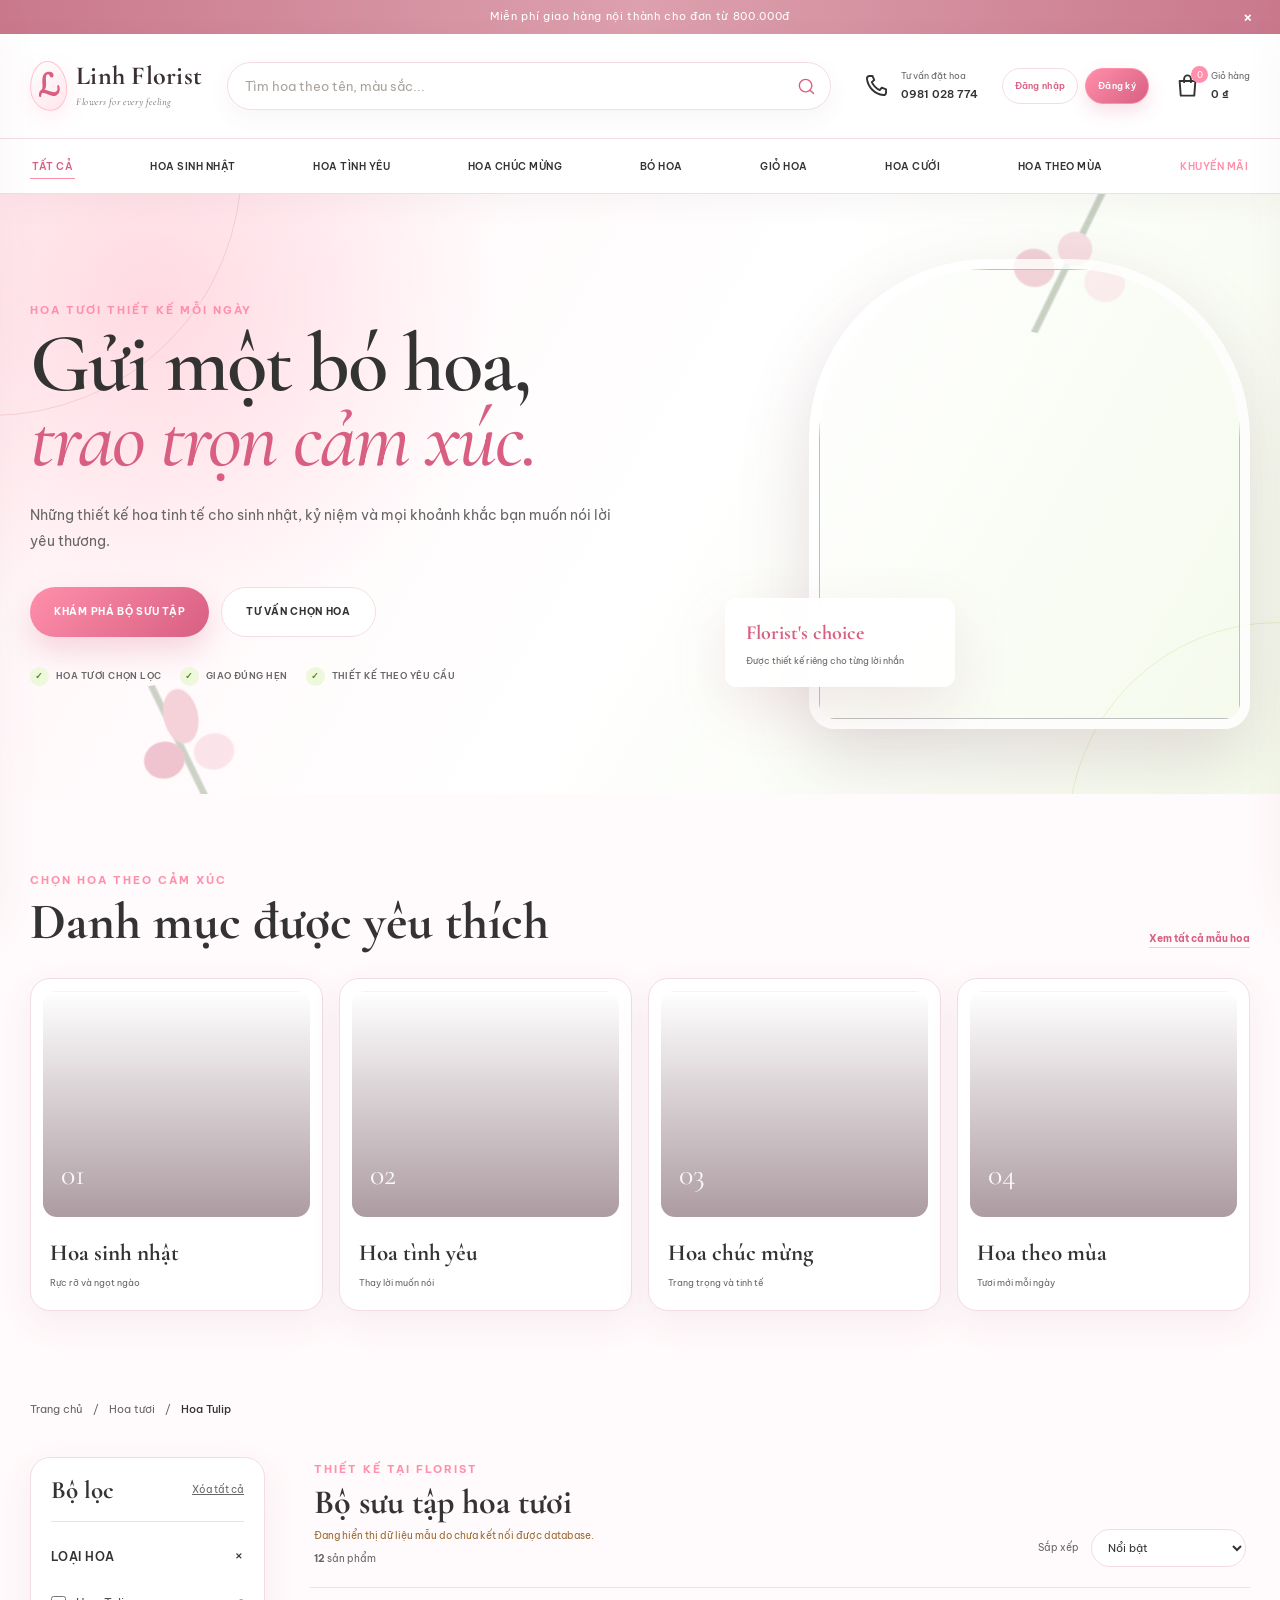
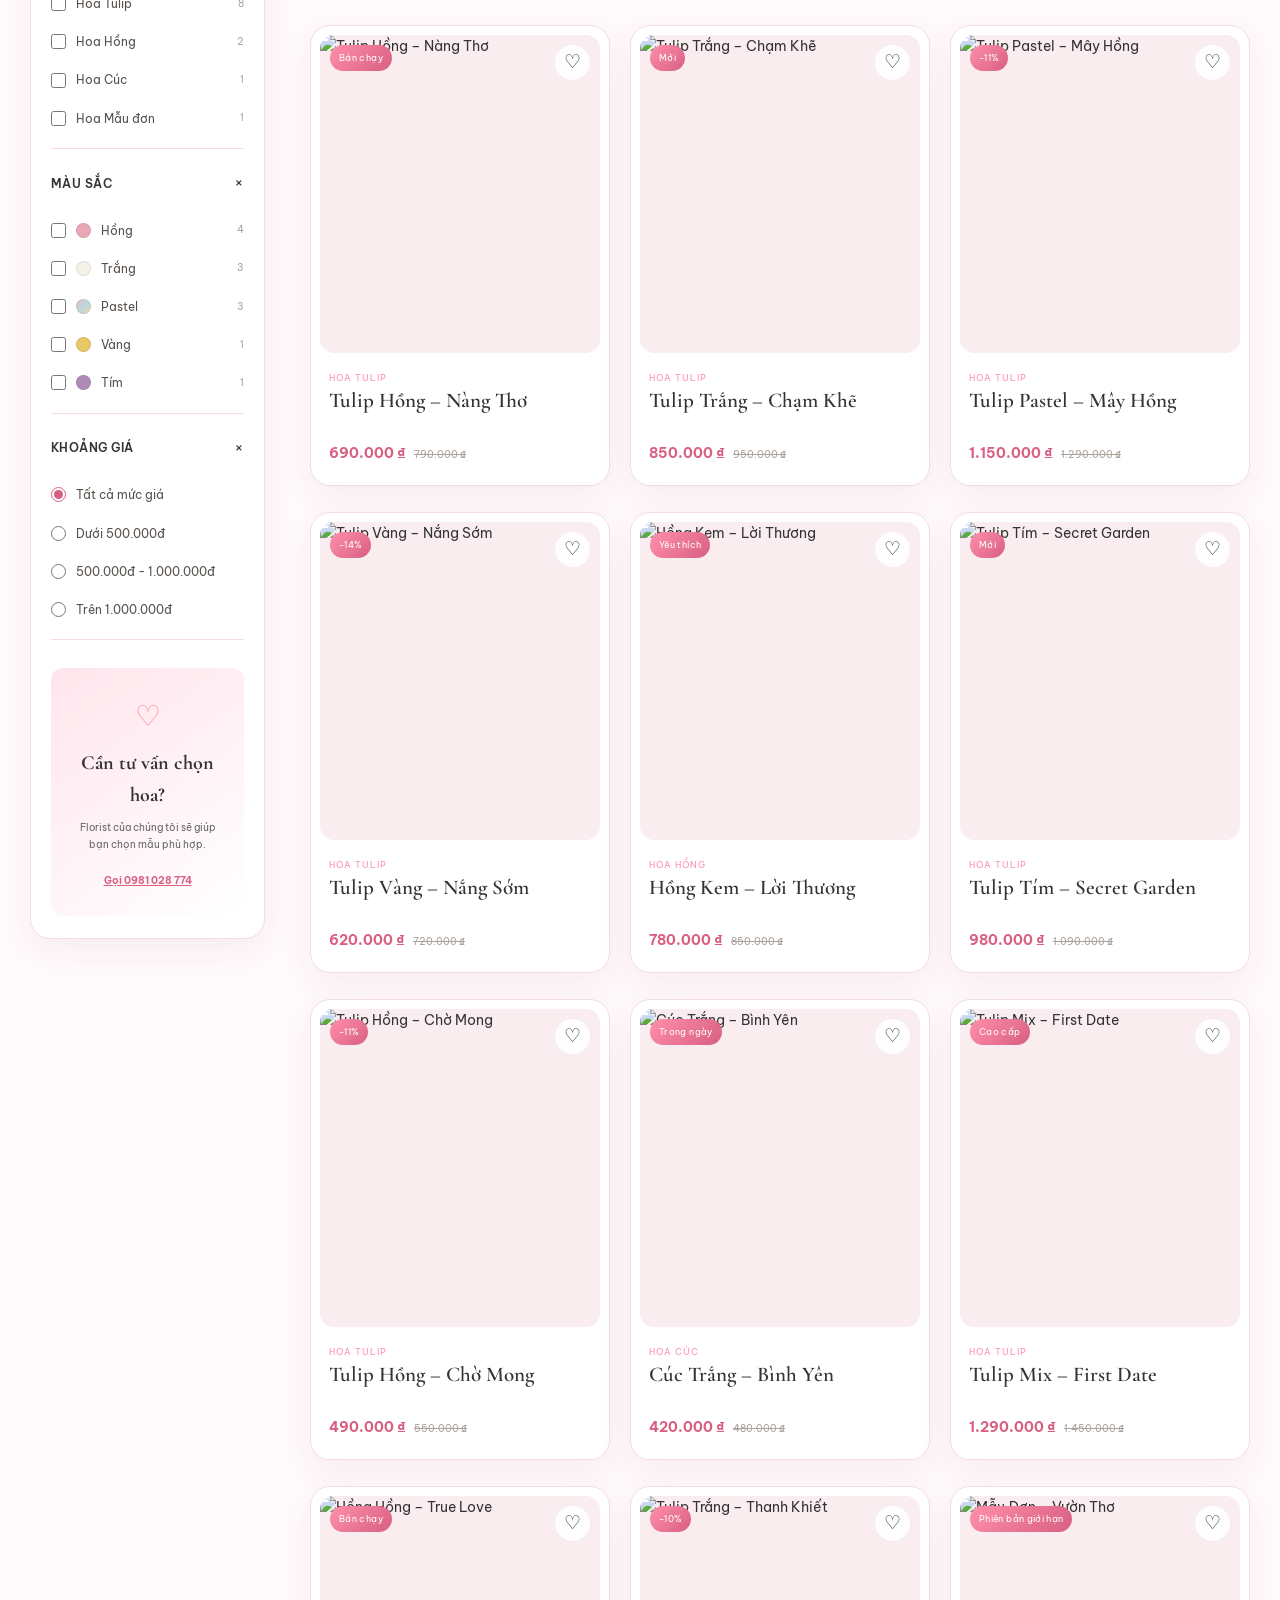
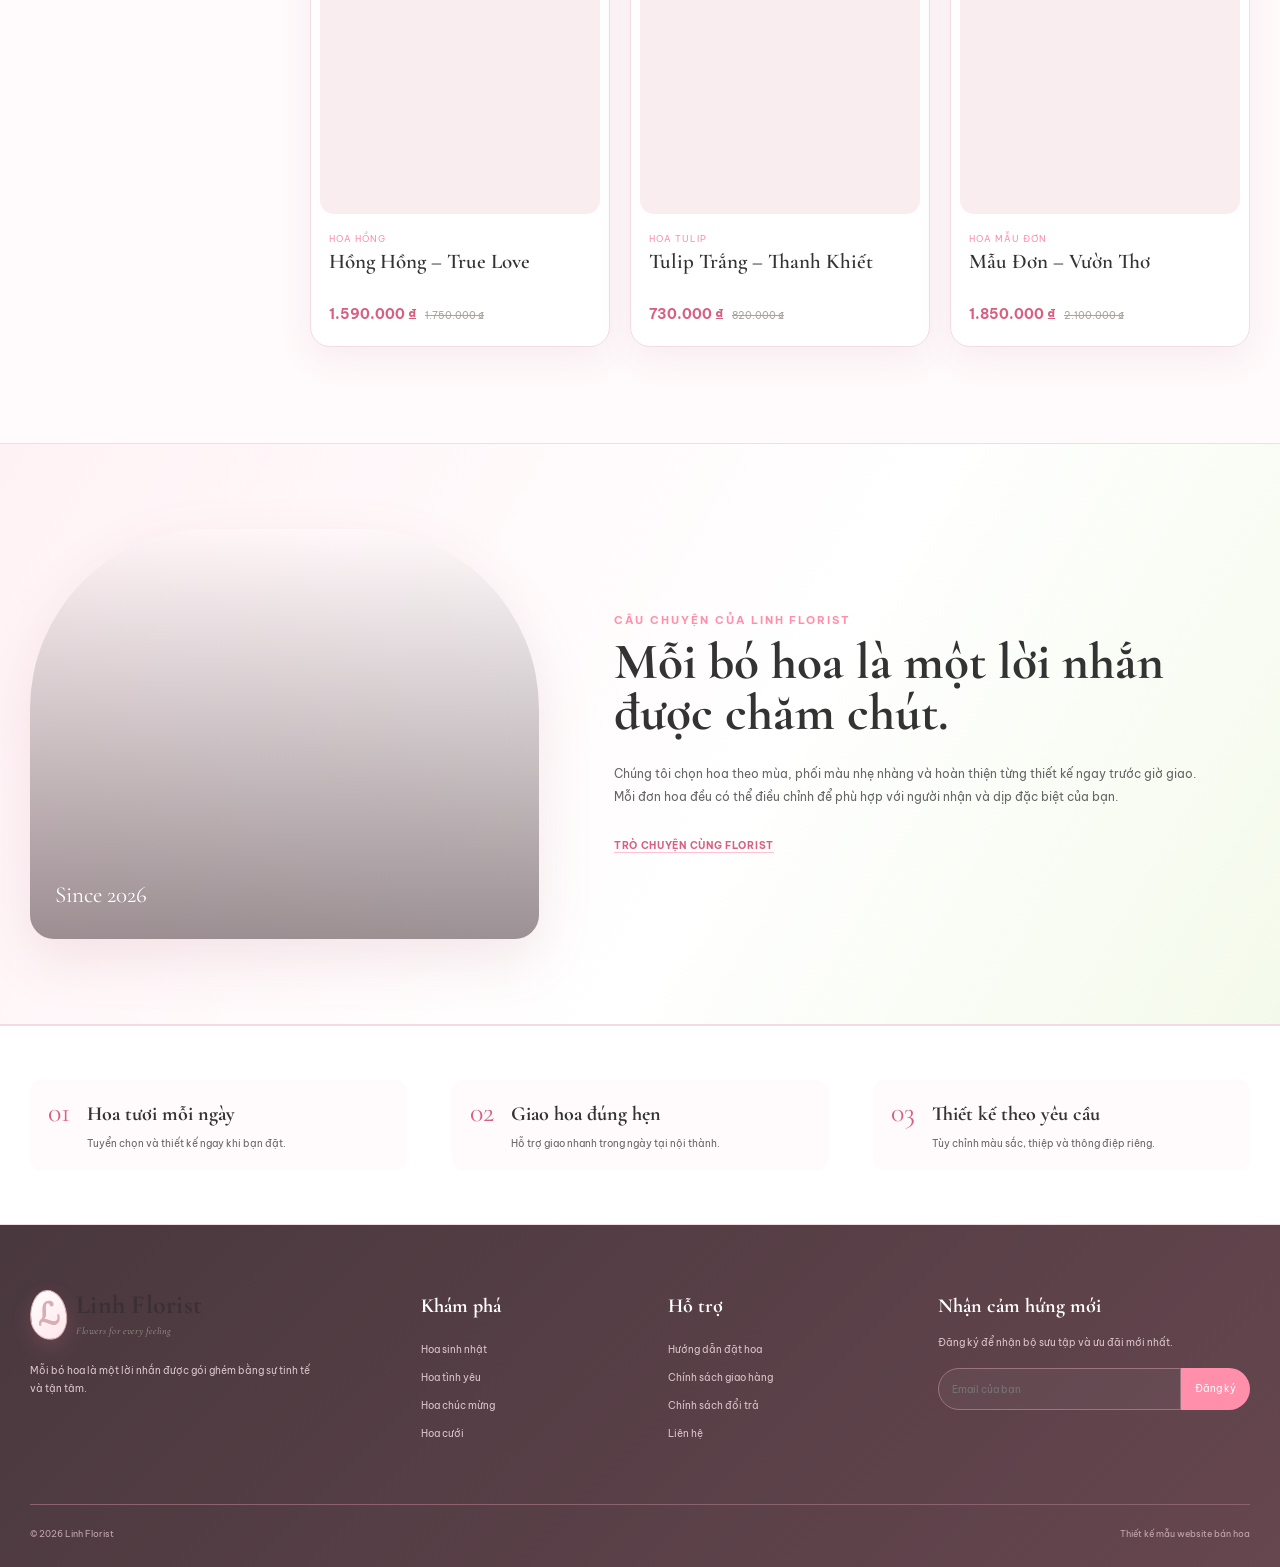
==== index.html @ 1521e2bd "Complete flower shop website" ====
<!doctype html>
<html lang="vi">
  <head>
    <meta charset="UTF-8" />
    <meta name="viewport" content="width=device-width, initial-scale=1.0" />
    <meta
      name="description"
      content="Mẫu website bán hoa tươi với danh mục, bộ lọc sản phẩm và giỏ hàng."
    />
    <title>Linh Florist | Hoa tươi trao trọn yêu thương</title>
    <link rel="preconnect" href="https://fonts.googleapis.com" />
    <link rel="preconnect" href="https://fonts.gstatic.com" crossorigin />
    <link
      href="https://fonts.googleapis.com/css2?family=Be+Vietnam+Pro:wght@300;400;500;600;700&family=Cormorant+Garamond:wght@500;600;700&display=swap"
      rel="stylesheet"
    />
    <link rel="stylesheet" href="styles.css" />
  </head>
  <body>
    <div class="announcement">
      <p>Miễn phí giao hàng nội thành cho đơn từ 800.000đ</p>
      <button type="button" aria-label="Đóng thông báo" data-close-announcement>×</button>
    </div>

    <header class="site-header">
      <div class="header-main page-shell">
        <button class="icon-button mobile-menu-button" type="button" aria-label="Mở menu" data-menu-toggle>
          <span></span><span></span><span></span>
        </button>

        <a class="brand" href="#" aria-label="Linh Florist - Trang chủ">
          <span class="brand-mark">ℒ</span>
          <span class="brand-name">Linh Florist</span>
          <span class="brand-tagline">Flowers for every feeling</span>
        </a>

        <form class="header-search" data-search-form>
          <label class="sr-only" for="site-search">Tìm kiếm sản phẩm</label>
          <input id="site-search" type="search" placeholder="Tìm hoa theo tên, màu sắc..." autocomplete="off" />
          <button type="submit" aria-label="Tìm kiếm">
            <svg viewBox="0 0 24 24" aria-hidden="true"><path d="m21 21-4.3-4.3m2.3-5.2a7.5 7.5 0 1 1-15 0 7.5 7.5 0 0 1 15 0Z" /></svg>
          </button>
        </form>

        <div class="header-actions">
          <a class="header-action hotline-action" href="tel:0981028774">
            <span class="action-icon">
              <svg viewBox="0 0 24 24" aria-hidden="true"><path d="M8.4 3.5 10 7.2 7.8 9a15 15 0 0 0 7.1 7.1l1.8-2.2 3.8 1.6v2.8a2.2 2.2 0 0 1-2.4 2.2C10.5 19.7 4.3 13.5 3.5 5.9A2.2 2.2 0 0 1 5.7 3.5h2.7Z" /></svg>
            </span>
            <span><small>Tư vấn đặt hoa</small><strong>0981 028 774</strong></span>
          </a>
          <div class="guest-auth-actions" data-guest-auth>
            <a href="login.php">Đăng nhập</a>
            <a class="register-link" href="register.php">Đăng ký</a>
          </div>
          <a class="header-action account-button" href="account.php" data-account-link hidden>
            <span class="action-icon">
              <svg viewBox="0 0 24 24" aria-hidden="true"><circle cx="12" cy="8" r="4" /><path d="M4.5 21a7.5 7.5 0 0 1 15 0" /></svg>
            </span>
            <span><small data-account-greeting>Xin chào</small><strong data-account-label>Tài khoản</strong></span>
          </a>
          <button class="header-action cart-button" type="button" data-cart-open>
            <span class="action-icon cart-icon">
              <svg viewBox="0 0 24 24" aria-hidden="true"><path d="M5 8h14l-1 13H6L5 8Z" /><path d="M9 9V6a3 3 0 0 1 6 0v3" /></svg>
              <span class="cart-count" data-cart-count>0</span>
            </span>
            <span><small>Giỏ hàng</small><strong data-cart-total>0đ</strong></span>
          </button>
        </div>
      </div>

      <nav class="category-nav" aria-label="Danh mục chính">
        <div class="page-shell category-nav-inner">
          <a href="#products" data-occasion="all">Tất cả</a>
          <a href="#products" data-occasion="birthday">Hoa sinh nhật</a>
          <a href="#products" data-occasion="love">Hoa tình yêu</a>
          <a href="#products" data-occasion="congratulations">Hoa chúc mừng</a>
          <a href="#products" data-occasion="bouquet">Bó hoa</a>
          <a href="#products" data-occasion="basket">Giỏ hoa</a>
          <a href="#products" data-occasion="wedding">Hoa cưới</a>
          <a href="#products" data-occasion="seasonal">Hoa theo mùa</a>
          <a class="nav-highlight" href="#products" data-occasion="sale">Khuyến mãi</a>
        </div>
      </nav>
    </header>

    <main>
      <section class="collection-hero home-hero">
        <div class="collection-hero-art art-one"></div>
        <div class="collection-hero-art art-two"></div>
        <div class="page-shell home-hero-grid">
          <div class="collection-hero-content">
            <p class="eyebrow">Hoa tươi thiết kế mỗi ngày</p>
            <h1>Gửi một bó hoa,<br /><em>trao trọn cảm xúc.</em></h1>
            <p>Những thiết kế hoa tinh tế cho sinh nhật, kỷ niệm và mọi khoảnh khắc bạn muốn nói lời yêu thương.</p>
            <div class="hero-actions">
              <a class="hero-primary" href="#products">Khám phá bộ sưu tập</a>
              <a class="hero-secondary" href="tel:0981028774">Tư vấn chọn hoa</a>
            </div>
            <div class="hero-trust"><span>Hoa tươi chọn lọc</span><span>Giao đúng hẹn</span><span>Thiết kế theo yêu cầu</span></div>
          </div>
          <div class="hero-visual" aria-hidden="true">
            <div class="hero-image-card"><img src="https://images.unsplash.com/photo-1490750967868-88aa4486c946?auto=format&fit=crop&w=1000&q=88" alt="" /></div>
            <div class="hero-note"><strong>Florist's choice</strong><span>Được thiết kế riêng cho từng lời nhắn</span></div>
          </div>
        </div>
      </section>

      <section class="featured-categories page-shell" aria-labelledby="category-heading">
        <div class="section-heading">
          <div><p class="eyebrow">Chọn hoa theo cảm xúc</p><h2 id="category-heading">Danh mục được yêu thích</h2></div>
          <a href="#products">Xem tất cả mẫu hoa</a>
        </div>
        <div class="category-showcase">
          <a href="#products" data-occasion="birthday"><span class="category-art category-birthday">01</span><strong>Hoa sinh nhật</strong><small>Rực rỡ và ngọt ngào</small></a>
          <a href="#products" data-occasion="love"><span class="category-art category-love">02</span><strong>Hoa tình yêu</strong><small>Thay lời muốn nói</small></a>
          <a href="#products" data-occasion="congratulations"><span class="category-art category-congrats">03</span><strong>Hoa chúc mừng</strong><small>Trang trọng và tinh tế</small></a>
          <a href="#products" data-occasion="seasonal"><span class="category-art category-season">04</span><strong>Hoa theo mùa</strong><small>Tươi mới mỗi ngày</small></a>
        </div>
      </section>

      <div class="page-shell breadcrumb" aria-label="Đường dẫn">
        <a href="#">Trang chủ</a><span>/</span><span>Hoa tươi</span><span>/</span><strong>Hoa Tulip</strong>
      </div>

      <section class="shop-layout page-shell" id="products">
        <button class="mobile-filter-button" type="button" data-filter-open>
          <svg viewBox="0 0 24 24" aria-hidden="true"><path d="M4 7h16M7 12h10M10 17h4" /></svg>
          Bộ lọc sản phẩm
        </button>

        <aside class="filters" data-filters>
          <div class="filter-heading">
            <h2>Bộ lọc</h2>
            <button type="button" data-clear-filters>Xóa tất cả</button>
            <button class="filter-close" type="button" aria-label="Đóng bộ lọc" data-filter-close>×</button>
          </div>

          <div class="filter-group">
            <button class="filter-group-title" type="button" aria-expanded="true">
              Loại hoa <span>+</span>
            </button>
            <div class="filter-options" data-category-filters></div>
          </div>

          <div class="filter-group">
            <button class="filter-group-title" type="button" aria-expanded="true">
              Màu sắc <span>+</span>
            </button>
            <div class="filter-options color-options" data-color-filters></div>
          </div>

          <div class="filter-group">
            <button class="filter-group-title" type="button" aria-expanded="true">
              Khoảng giá <span>+</span>
            </button>
            <div class="filter-options">
              <label><input type="radio" name="price" value="all" checked /> <span>Tất cả mức giá</span></label>
              <label><input type="radio" name="price" value="under-500" /> <span>Dưới 500.000đ</span></label>
              <label><input type="radio" name="price" value="500-1000" /> <span>500.000đ - 1.000.000đ</span></label>
              <label><input type="radio" name="price" value="over-1000" /> <span>Trên 1.000.000đ</span></label>
            </div>
          </div>

          <div class="filter-help">
            <span>♡</span>
            <h3>Cần tư vấn chọn hoa?</h3>
            <p>Florist của chúng tôi sẽ giúp bạn chọn mẫu phù hợp.</p>
            <a href="tel:0981028774">Gọi 0981 028 774</a>
          </div>
        </aside>

        <div class="shop-content">
          <div class="collection-toolbar">
            <div>
              <p class="eyebrow">Thiết kế tại florist</p>
              <h2 data-collection-title>Bộ sưu tập hoa tươi</h2>
              <p class="catalog-status" data-catalog-status hidden>Đang hiển thị dữ liệu mẫu do chưa kết nối được database.</p>
              <p class="results-count"><strong data-result-count>0</strong> sản phẩm</p>
            </div>
            <label class="sort-control">
              <span>Sắp xếp</span>
              <select data-sort>
                <option value="featured">Nổi bật</option>
                <option value="price-asc">Giá tăng dần</option>
                <option value="price-desc">Giá giảm dần</option>
                <option value="name-asc">Tên A - Z</option>
              </select>
            </label>
          </div>

          <div class="active-filters" data-active-filters></div>
          <div class="product-grid" data-product-grid></div>
          <div class="empty-state" data-empty-state hidden>
            <span>✿</span>
            <h3 data-empty-title>Chưa tìm thấy mẫu hoa phù hợp</h3>
            <p data-empty-message>Hãy thử bỏ bớt bộ lọc hoặc tìm bằng từ khóa khác.</p>
            <button type="button" data-clear-filters>Xem tất cả sản phẩm</button>
          </div>
        </div>
      </section>

      <section class="story-section">
        <div class="page-shell story-grid">
          <div class="story-visual"><span>Since 2026</span></div>
          <div class="story-copy"><p class="eyebrow">Câu chuyện của Linh Florist</p><h2>Mỗi bó hoa là một lời nhắn được chăm chút.</h2><p>Chúng tôi chọn hoa theo mùa, phối màu nhẹ nhàng và hoàn thiện từng thiết kế ngay trước giờ giao. Mỗi đơn hoa đều có thể điều chỉnh để phù hợp với người nhận và dịp đặc biệt của bạn.</p><a href="tel:0981028774">Trò chuyện cùng florist</a></div>
        </div>
      </section>

      <section class="service-strip">
        <div class="page-shell service-grid">
          <article><span>01</span><div><h3>Hoa tươi mỗi ngày</h3><p>Tuyển chọn và thiết kế ngay khi bạn đặt.</p></div></article>
          <article><span>02</span><div><h3>Giao hoa đúng hẹn</h3><p>Hỗ trợ giao nhanh trong ngày tại nội thành.</p></div></article>
          <article><span>03</span><div><h3>Thiết kế theo yêu cầu</h3><p>Tùy chỉnh màu sắc, thiệp và thông điệp riêng.</p></div></article>
        </div>
      </section>
    </main>

    <footer class="site-footer">
      <div class="page-shell footer-grid">
        <div class="footer-brand">
          <a class="brand brand-light" href="#">
            <span class="brand-mark">ℒ</span>
            <span class="brand-name">Linh Florist</span>
            <span class="brand-tagline">Flowers for every feeling</span>
          </a>
          <p>Mỗi bó hoa là một lời nhắn được gói ghém bằng sự tinh tế và tận tâm.</p>
        </div>
        <div><h3>Khám phá</h3><a href="#products">Hoa sinh nhật</a><a href="#products">Hoa tình yêu</a><a href="#products">Hoa chúc mừng</a><a href="#products">Hoa cưới</a></div>
        <div><h3>Hỗ trợ</h3><a href="#">Hướng dẫn đặt hoa</a><a href="#">Chính sách giao hàng</a><a href="#">Chính sách đổi trả</a><a href="#">Liên hệ</a></div>
        <div class="newsletter"><h3>Nhận cảm hứng mới</h3><p>Đăng ký để nhận bộ sưu tập và ưu đãi mới nhất.</p><form><input type="email" placeholder="Email của bạn" aria-label="Email của bạn" /><button type="submit">Đăng ký</button></form></div>
      </div>
      <div class="page-shell footer-bottom"><span>© 2026 Linh Florist</span><span>Thiết kế mẫu website bán hoa</span></div>
    </footer>

    <div class="overlay" data-overlay></div>

    <aside class="cart-drawer" aria-hidden="true" data-cart-drawer>
      <div class="cart-drawer-header">
        <div><p class="eyebrow">Linh Florist</p><h2>Giỏ hoa của bạn</h2></div>
        <button type="button" aria-label="Đóng giỏ hàng" data-cart-close>×</button>
      </div>
      <div class="cart-items" data-cart-items></div>
      <div class="cart-empty" data-cart-empty>
        <span>♡</span><h3>Giỏ hàng đang trống</h3><p>Chọn một bó hoa để bắt đầu nhé.</p>
      </div>
      <div class="cart-footer">
        <div><span>Tạm tính</span><strong data-drawer-total>0đ</strong></div>
        <p class="cart-loyalty-hint" data-loyalty-login-hint hidden>Đăng nhập để sử dụng điểm thưởng khi thanh toán.</p>
        <button type="button" data-checkout>Tiến hành đặt hoa</button>
      </div>
    </aside>

    <nav class="mobile-nav" aria-hidden="true" data-mobile-nav>
      <div class="mobile-nav-header"><span>Danh mục</span><button type="button" aria-label="Đóng menu" data-menu-close>×</button></div>
      <a href="#products" data-occasion="all">Tất cả sản phẩm</a><a href="#products" data-occasion="birthday">Hoa sinh nhật</a><a href="#products" data-occasion="love">Hoa tình yêu</a><a href="#products" data-occasion="congratulations">Hoa chúc mừng</a><a href="#products" data-occasion="bouquet">Bó hoa</a><a href="#products" data-occasion="basket">Giỏ hoa</a><a href="#products" data-occasion="wedding">Hoa cưới</a><a href="#products" data-occasion="seasonal">Hoa theo mùa</a><a class="nav-highlight" href="#products" data-occasion="sale">Khuyến mãi</a><a href="login.php" data-mobile-login>Đăng nhập</a><a href="register.php" data-mobile-register>Đăng ký</a><a href="account.php" data-mobile-account-link hidden>Tài khoản</a>
    </nav>

    <div class="toast" role="status" aria-live="polite" data-toast></div>
    <script src="catalog.js?v=20260613-menu"></script>
    <script src="script.js?v=20260613-menu"></script>
  </body>
</html>
---- styles.css ----
:root {
  --ink: #333333;
  --muted: #666666;
  --cream: #fff4f7;
  --paper: #fffafb;
  --blush: #ffe5ec;
  --rose: #ff8fab;
  --rose-dark: #d85f82;
  --rose-soft: #ffc2d1;
  --sage: #8ac926;
  --sage-soft: #eef8dd;
  --line: #f3dce3;
  --white: #fff;
  --shadow: 0 20px 55px rgba(166, 82, 111, 0.13);
  --shadow-soft: 0 12px 35px rgba(166, 82, 111, 0.08);
  --radius-sm: 12px;
  --radius: 20px;
  --radius-lg: 30px;
}

* { box-sizing: border-box; }
html { scroll-behavior: smooth; }
body { margin: 0; color: var(--ink); background: var(--paper); font-family: "Be Vietnam Pro", sans-serif; font-size: 14px; line-height: 1.6; }
body.no-scroll { overflow: hidden; }
a { color: inherit; text-decoration: none; }
button, input, select { font: inherit; }
button { color: inherit; transition: transform .2s ease, box-shadow .2s ease, background-color .2s ease, border-color .2s ease; }
button:active { transform: translateY(1px); }
img { display: block; max-width: 100%; }
.sr-only { position: absolute; width: 1px; height: 1px; padding: 0; margin: -1px; overflow: hidden; clip: rect(0, 0, 0, 0); white-space: nowrap; border: 0; }
.page-shell { width: min(1220px, calc(100% - 48px)); margin-inline: auto; }
.eyebrow { margin: 0 0 7px; color: var(--rose); font-size: 11px; font-weight: 700; letter-spacing: 0.18em; text-transform: uppercase; }

.announcement { min-height: 34px; padding: 7px 48px; position: relative; display: flex; align-items: center; justify-content: center; color: #fff; background: linear-gradient(90deg, #c9798c, #dda0ad, #c9798c); font-size: 11px; letter-spacing: 0.06em; text-align: center; }
.announcement p { margin: 0; }
.announcement button { position: absolute; right: 20px; border: 0; color: #fff; background: transparent; cursor: pointer; font-size: 20px; line-height: 1; }
.announcement[hidden] { display: none; }

.site-header { position: relative; z-index: 20; background: var(--paper); border-bottom: 1px solid var(--line); }
.header-main { min-height: 110px; display: grid; grid-template-columns: 165px minmax(280px, 1fr) auto; align-items: center; gap: 32px; }
.brand { width: max-content; display: grid; grid-template-columns: 37px auto; grid-template-rows: auto auto; align-items: center; column-gap: 9px; }
.brand-mark { grid-row: 1 / span 2; width: 37px; height: 50px; display: grid; place-items: center; color: var(--rose); border: 1px solid var(--rose); border-radius: 50% 50% 46% 54% / 56% 54% 46% 44%; font-family: "Cormorant Garamond", serif; font-size: 31px; font-weight: 600; transform: rotate(-5deg); }
.brand-name { align-self: end; font-family: "Cormorant Garamond", serif; font-size: 24px; font-weight: 700; letter-spacing: 0.01em; line-height: 1; }
.brand-tagline { align-self: start; margin-top: 5px; color: var(--muted); font-family: "Cormorant Garamond", serif; font-size: 10px; font-style: italic; letter-spacing: 0.06em; }
.header-search { height: 46px; display: flex; border: 1px solid var(--line); border-radius: 2px; background: #fff; transition: border-color 0.2s, box-shadow 0.2s; }
.header-search:focus-within { border-color: var(--rose); box-shadow: 0 0 0 3px rgba(216, 143, 159, 0.12); }
.header-search input { width: 100%; padding: 0 17px; border: 0; outline: 0; color: var(--ink); background: transparent; font-size: 13px; }
.header-search input::placeholder { color: #aaa39d; }
.header-search button { width: 50px; display: grid; place-items: center; border: 0; border-left: 1px solid var(--line); background: transparent; cursor: pointer; }
.header-search svg, .action-icon svg, .mobile-filter-button svg { width: 20px; fill: none; stroke: currentColor; stroke-width: 1.7; stroke-linecap: round; stroke-linejoin: round; }
.header-actions { display: flex; align-items: center; gap: 24px; }
.guest-auth-actions { display: flex; align-items: center; gap: 7px; }
.guest-auth-actions a { height: 36px; padding: 0 12px; display: inline-flex; align-items: center; justify-content: center; color: var(--rose-dark); border: 1px solid var(--line); background: #fff; font-size: 9px; font-weight: 600; letter-spacing: .03em; white-space: nowrap; }
.guest-auth-actions .register-link { color: #fff; border-color: var(--rose-dark); background: var(--rose-dark); }
.guest-auth-actions a:hover { border-color: var(--rose); background: var(--cream); }
.guest-auth-actions .register-link:hover { color: #fff; background: #a75469; }
.guest-auth-actions[hidden], .account-button[hidden], .mobile-nav > a[hidden] { display: none; }
.header-action { padding: 0; display: flex; align-items: center; gap: 10px; border: 0; background: none; cursor: pointer; white-space: nowrap; }
.header-action small, .header-action strong { display: block; text-align: left; }
.header-action small { margin-bottom: 3px; color: var(--muted); font-size: 9px; }
.header-action strong { font-size: 11px; font-weight: 600; }
.action-icon { width: 28px; height: 31px; position: relative; display: grid; place-items: center; }
.action-icon svg { width: 27px; }
.cart-count { min-width: 17px; height: 17px; padding: 0 4px; position: absolute; top: -4px; right: -7px; display: grid; place-items: center; color: #fff; background: var(--rose); border-radius: 10px; font-size: 9px; }
.cart-loyalty-hint { margin: 8px 0 0; color: var(--muted); font-size: 9px; line-height: 1.5; }
.mobile-menu-button { display: none; }
.category-nav { border-top: 1px solid var(--line); }
.category-nav-inner { min-height: 50px; display: flex; align-items: center; justify-content: space-between; gap: 20px; }
.category-nav a { padding: 17px 2px 15px; position: relative; font-size: 11px; font-weight: 500; letter-spacing: 0.05em; text-transform: uppercase; }
.category-nav a::after { content: ""; position: absolute; left: 0; right: 100%; bottom: 11px; height: 1px; background: var(--rose); transition: right 0.25s; }
.category-nav a:hover::after, .category-nav a.active::after { right: 0; }
.category-nav a.active { color: var(--rose-dark); }
.category-nav .nav-highlight { color: var(--rose); }

.collection-hero { min-height: 260px; position: relative; overflow: hidden; display: grid; place-items: center; background: linear-gradient(110deg, #fbe7ec, #fff7f8 52%, #f7e3ea); }
.collection-hero::before, .collection-hero::after { content: ""; position: absolute; border: 1px solid rgba(216,143,159,.28); border-radius: 50%; }
.collection-hero::before { width: 300px; height: 300px; left: -120px; top: -170px; }
.collection-hero::after { width: 230px; height: 230px; right: -90px; bottom: -160px; }
.collection-hero-content { position: relative; z-index: 2; text-align: center; }
.collection-hero h1 { margin: 0; font-family: "Cormorant Garamond", serif; font-size: clamp(48px, 6vw, 74px); font-weight: 600; line-height: 0.95; }
.collection-hero-content > p:last-child { max-width: 470px; margin: 15px auto 0; color: var(--muted); font-size: 13px; line-height: 1.8; }
.collection-hero-art { position: absolute; opacity: 0.6; filter: blur(0.3px); }
.art-one { width: 180px; height: 180px; left: 8%; bottom: -65px; background: radial-gradient(ellipse at 50% 20%, #efb7c4 0 13%, transparent 14%), radial-gradient(ellipse at 36% 42%, #e6a0b2 0 12%, transparent 13%), radial-gradient(ellipse at 64% 43%, #f8d6de 0 12%, transparent 13%), linear-gradient(76deg, transparent 48%, #aab7a2 49% 51%, transparent 52%); transform: rotate(-12deg); }
.art-two { width: 180px; height: 180px; right: 9%; top: -35px; background: radial-gradient(ellipse at 50% 50%, #f4cbd4 0 13%, transparent 14%), radial-gradient(ellipse at 30% 65%, #eab5c1 0 11%, transparent 12%), radial-gradient(ellipse at 70% 65%, #fae2e7 0 11%, transparent 12%), linear-gradient(-76deg, transparent 48%, #a7b39f 49% 51%, transparent 52%); transform: rotate(12deg); }
.breadcrumb { min-height: 64px; display: flex; align-items: center; gap: 10px; color: var(--muted); font-size: 11px; }
.breadcrumb strong { color: var(--ink); font-weight: 500; }

.shop-layout { padding-bottom: 80px; display: grid; grid-template-columns: 235px minmax(0, 1fr); gap: 45px; }
.filters { align-self: start; border-top: 2px solid var(--ink); }
.filter-heading { height: 64px; position: relative; display: flex; align-items: center; justify-content: space-between; border-bottom: 1px solid var(--line); }
.filter-heading h2 { margin: 0; font-family: "Cormorant Garamond", serif; font-size: 25px; }
.filter-heading > button:not(.filter-close) { padding: 0; border: 0; color: var(--muted); background: none; cursor: pointer; font-size: 10px; text-decoration: underline; }
.filter-close { display: none; }
.filter-group { border-bottom: 1px solid var(--line); }
.filter-group-title { width: 100%; padding: 20px 0; display: flex; align-items: center; justify-content: space-between; border: 0; background: none; cursor: pointer; font-size: 12px; font-weight: 600; letter-spacing: 0.04em; text-transform: uppercase; }
.filter-group-title span { font-size: 18px; font-weight: 300; transition: transform 0.2s; }
.filter-group-title[aria-expanded="true"] span { transform: rotate(45deg); }
.filter-options { padding: 0 0 17px; display: grid; gap: 13px; }
.filter-options[hidden] { display: none; }
.filter-options label { display: grid; grid-template-columns: auto 1fr auto; align-items: center; gap: 10px; color: #57514c; cursor: pointer; font-size: 12px; }
.filter-options input { width: 15px; height: 15px; margin: 0; accent-color: var(--rose-dark); cursor: pointer; }
.filter-options small { color: #aaa29b; font-size: 10px; }
.color-options label { grid-template-columns: auto auto 1fr auto; }
.color-options i { width: 15px; height: 15px; background: var(--swatch); border: 1px solid rgba(0,0,0,.08); border-radius: 50%; }
.filter-help { margin-top: 28px; padding: 25px 22px; background: var(--cream); text-align: center; }
.filter-help > span { color: var(--rose); font-family: serif; font-size: 29px; }
.filter-help h3 { margin: 8px 0; font-family: "Cormorant Garamond", serif; font-size: 20px; }
.filter-help p { margin: 0 0 15px; color: var(--muted); font-size: 10px; line-height: 1.7; }
.filter-help a { color: var(--rose-dark); font-size: 10px; font-weight: 700; text-decoration: underline; }
.mobile-filter-button { display: none; }

.collection-toolbar { min-height: 65px; padding-bottom: 18px; display: flex; align-items: end; justify-content: space-between; gap: 25px; border-bottom: 1px solid var(--line); }
.collection-toolbar h2 { margin: 0; font-family: "Cormorant Garamond", serif; font-size: 34px; line-height: 1; }
.results-count { margin: 7px 0 0; color: var(--muted); font-size: 10px; }
.catalog-status { margin: 8px 0 0; color: #9b6a32; font-size: 10px; }
.sort-control { display: flex; align-items: center; gap: 12px; color: var(--muted); font-size: 10px; }
.sort-control select { min-width: 155px; height: 38px; padding: 0 34px 0 12px; border: 1px solid var(--line); outline: 0; color: var(--ink); background: #fff; font-size: 11px; cursor: pointer; }
.active-filters { min-height: 37px; padding: 12px 0 0; display: flex; flex-wrap: wrap; gap: 7px; }
.filter-chip { padding: 6px 10px; display: inline-flex; align-items: center; gap: 8px; border: 0; color: var(--rose-dark); background: #fbe8ed; cursor: pointer; font-size: 9px; }
.filter-chip span { font-size: 14px; line-height: 1; }
.product-grid { display: grid; grid-template-columns: repeat(3, minmax(0, 1fr)); gap: 34px 18px; }
.product-card { min-width: 0; position: relative; }
.product-image { aspect-ratio: 0.82; position: relative; overflow: hidden; background: #faedf0; }
.product-image-link { width: 100%; height: 100%; display: block; }
.product-image img { width: 100%; height: 100%; object-fit: cover; transition: transform 0.7s cubic-bezier(.2,.7,.2,1); }
.product-card:hover .product-image img { transform: scale(1.055); }
.product-badge { padding: 6px 9px; position: absolute; top: 10px; left: 10px; z-index: 2; color: #fff; background: var(--rose); font-size: 9px; letter-spacing: .04em; }
.wishlist-button { width: 35px; height: 35px; position: absolute; top: 10px; right: 10px; z-index: 2; display: grid; place-items: center; border: 0; background: rgba(255,255,255,.9); cursor: pointer; border-radius: 50%; font-family: serif; font-size: 19px; transition: color .2s, background .2s; }
.wishlist-button:hover, .wishlist-button.active { color: #fff; background: var(--rose); }
.quick-add { height: 40px; position: absolute; left: 10px; right: 10px; bottom: 10px; border: 0; color: #fff; background: rgba(37,34,31,.92); cursor: pointer; font-size: 10px; font-weight: 600; letter-spacing: .08em; text-transform: uppercase; opacity: 0; transform: translateY(8px); transition: opacity .25s, transform .25s, background .2s; }
.product-card:hover .quick-add { opacity: 1; transform: translateY(0); }
.quick-add:hover { background: var(--rose-dark); }
.product-info { padding-top: 14px; }
.product-category { margin: 0 0 5px; color: var(--rose); font-size: 9px; letter-spacing: .11em; text-transform: uppercase; }
.product-name { min-height: 42px; margin: 0; font-family: "Cormorant Garamond", serif; font-size: 19px; font-weight: 600; line-height: 1.08; }
.product-pricing { margin-top: 10px; display: flex; align-items: baseline; flex-wrap: wrap; gap: 8px; }
.product-price { color: var(--rose-dark); font-size: 13px; font-weight: 700; }
.product-compare { color: #aaa29b; font-size: 10px; text-decoration: line-through; }
.empty-state { padding: 90px 20px; text-align: center; }
.empty-state span { color: var(--rose); font-size: 35px; }
.empty-state h3 { margin: 10px 0 4px; font-family: "Cormorant Garamond", serif; font-size: 28px; }
.empty-state p { color: var(--muted); font-size: 11px; }
.empty-state button { margin-top: 15px; padding: 12px 20px; border: 0; color: #fff; background: var(--rose-dark); cursor: pointer; font-size: 10px; }

.service-strip { padding: 45px 0; background: var(--cream); border-block: 1px solid var(--line); }
.service-grid { display: grid; grid-template-columns: repeat(3, 1fr); gap: 45px; }
.service-grid article { display: flex; align-items: flex-start; gap: 17px; }
.service-grid article > span { color: var(--rose); font-family: "Cormorant Garamond", serif; font-size: 28px; line-height: 1; }
.service-grid h3 { margin: 0 0 6px; font-family: "Cormorant Garamond", serif; font-size: 20px; }
.service-grid p { margin: 0; color: var(--muted); font-size: 10px; line-height: 1.65; }
.site-footer { padding: 65px 0 25px; color: #fff5f7; background: #6f4b54; }
.footer-grid { display: grid; grid-template-columns: 1.4fr .8fr .9fr 1.3fr; gap: 55px; }
.brand-light .brand-mark { color: #d9aeb2; border-color: #d9aeb2; }
.brand-light .brand-tagline { color: #9f9791; }
.footer-brand > p, .newsletter p { max-width: 280px; margin: 22px 0 0; color: #dcc5cb; font-size: 10px; line-height: 1.8; }
.footer-grid h3 { margin: 0 0 20px; color: #fff; font-family: "Cormorant Garamond", serif; font-size: 20px; }
.footer-grid > div:not(.footer-brand) > a { width: max-content; margin-bottom: 12px; display: block; color: #dcc5cb; font-size: 10px; transition: color .2s; }
.footer-grid > div > a:hover { color: #fff; }
.newsletter p { margin: -8px 0 16px; }
.newsletter form { display: flex; }
.newsletter input { min-width: 0; height: 42px; padding: 0 13px; flex: 1; border: 1px solid #9b747e; outline: 0; color: #fff; background: rgba(255,255,255,.04); font-size: 10px; }
.newsletter button { padding: 0 14px; border: 0; color: #fff; background: var(--rose); cursor: pointer; font-size: 10px; }
.footer-bottom { margin-top: 50px; padding-top: 22px; display: flex; justify-content: space-between; color: #c5a8b0; border-top: 1px solid #8b626d; font-size: 9px; }

.overlay { position: fixed; inset: 0; z-index: 40; visibility: hidden; background: rgba(30,25,23,.48); opacity: 0; transition: opacity .3s, visibility .3s; }
.overlay.active { visibility: visible; opacity: 1; }
.cart-drawer, .mobile-nav { width: min(420px, 92vw); position: fixed; top: 0; right: 0; bottom: 0; z-index: 50; display: flex; flex-direction: column; background: var(--paper); box-shadow: var(--shadow); transform: translateX(105%); transition: transform .35s cubic-bezier(.2,.75,.2,1); }
.cart-drawer.active, .mobile-nav.active { transform: translateX(0); }
.cart-drawer-header { padding: 26px 28px; display: flex; align-items: center; justify-content: space-between; border-bottom: 1px solid var(--line); }
.cart-drawer-header h2 { margin: 0; font-family: "Cormorant Garamond", serif; font-size: 28px; }
.cart-drawer-header button, .mobile-nav-header button { border: 0; background: none; cursor: pointer; font-size: 28px; font-weight: 300; }
.cart-items { padding: 10px 28px; overflow-y: auto; }
.cart-item { padding: 16px 0; display: grid; grid-template-columns: 70px 1fr auto; gap: 14px; align-items: center; border-bottom: 1px solid var(--line); }
.cart-item img { width: 70px; height: 84px; object-fit: cover; }
.cart-item h4 { margin: 0 0 7px; font-family: "Cormorant Garamond", serif; font-size: 17px; line-height: 1.1; }
.cart-item p { margin: 0; color: var(--rose-dark); font-size: 10px; font-weight: 700; }
.cart-item button { padding: 4px; border: 0; color: var(--muted); background: none; cursor: pointer; font-size: 18px; }
.cart-empty { margin: auto; padding: 30px; text-align: center; }
.cart-empty span { color: var(--rose); font-size: 40px; }
.cart-empty h3 { margin: 8px 0; font-family: "Cormorant Garamond", serif; font-size: 24px; }
.cart-empty p { color: var(--muted); font-size: 11px; }
.cart-footer { margin-top: auto; padding: 22px 28px 28px; border-top: 1px solid var(--line); }
.cart-footer > div { margin-bottom: 16px; display: flex; justify-content: space-between; }
.cart-footer strong { color: var(--rose-dark); }
.cart-footer > button { width: 100%; height: 48px; border: 0; color: #fff; background: var(--rose-dark); cursor: pointer; font-size: 11px; font-weight: 600; }
.mobile-nav { left: 0; right: auto; transform: translateX(-105%); }
.mobile-nav-header { padding: 25px; display: flex; align-items: center; justify-content: space-between; border-bottom: 1px solid var(--line); font-family: "Cormorant Garamond", serif; font-size: 26px; font-weight: 600; }
.mobile-nav > a { padding: 17px 25px; border-bottom: 1px solid var(--line); font-size: 12px; text-transform: uppercase; letter-spacing: .05em; }
.toast { max-width: 320px; padding: 13px 17px; position: fixed; right: 24px; bottom: 24px; z-index: 80; visibility: hidden; color: #fff; background: var(--rose-dark); box-shadow: var(--shadow); font-size: 11px; opacity: 0; transform: translateY(10px); transition: opacity .25s, transform .25s, visibility .25s; }
.toast.show { visibility: visible; opacity: 1; transform: translateY(0); }

/* Product detail */
.product-breadcrumb { padding-block: 8px; }
.product-detail { padding: 35px 0 90px; display: grid; grid-template-columns: minmax(0, 1.08fr) minmax(390px, .92fr); gap: 70px; align-items: start; }
.product-gallery { position: sticky; top: 20px; }
.detail-main-image { aspect-ratio: .86; position: relative; overflow: hidden; background: #faedf0; }
.detail-main-image > img { width: 100%; height: 100%; object-fit: cover; }
.detail-thumbnails { margin-top: 13px; display: grid; grid-template-columns: 86px 115px; gap: 11px; }
.detail-thumbnails > button { height: 98px; padding: 0; overflow: hidden; border: 1px solid var(--line); background: #fff; cursor: pointer; }
.detail-thumbnails > button.active { border-color: var(--rose-dark); }
.detail-thumbnails img { width: 100%; height: 100%; object-fit: cover; }
.detail-color-card { display: grid; place-items: center; align-content: center; gap: 7px; color: var(--muted); }
.detail-color-card span { color: var(--rose-dark); font-family: "Cormorant Garamond", serif; font-size: 20px; font-weight: 600; }
.detail-color-card small { font-size: 8px; text-transform: uppercase; letter-spacing: .08em; }
.product-detail-info { padding-top: 10px; }
.detail-title-row { display: flex; align-items: flex-start; gap: 20px; }
.detail-title-row h1 { margin: 0; flex: 1; font-family: "Cormorant Garamond", serif; font-size: clamp(38px, 4vw, 53px); font-weight: 600; line-height: .98; }
.detail-wishlist { width: 43px; height: 43px; flex: 0 0 auto; display: grid; place-items: center; border: 1px solid var(--line); background: #fff; border-radius: 50%; cursor: pointer; color: var(--rose-dark); font-family: serif; font-size: 24px; }
.detail-wishlist.active { color: #fff; border-color: var(--rose); background: var(--rose); }
.detail-rating { margin-top: 17px; display: flex; align-items: center; gap: 9px; }
.detail-rating span { color: #d8aa59; font-size: 12px; letter-spacing: .1em; }
.detail-rating small { color: var(--muted); font-size: 9px; }
.detail-price { margin-top: 20px; display: flex; align-items: center; flex-wrap: wrap; gap: 12px; }
.detail-price strong { color: var(--rose-dark); font-size: 24px; }
.detail-price del { color: #ad9fa2; font-size: 12px; }
.detail-price span { padding: 5px 8px; color: var(--rose-dark); background: #fbe5ea; font-size: 9px; }
.detail-description { margin: 22px 0; color: var(--muted); font-size: 12px; line-height: 1.85; }
.detail-notice { padding: 14px 16px; display: flex; gap: 12px; align-items: center; background: var(--cream); border-left: 2px solid var(--rose); }
.detail-notice > span { color: var(--rose); font-size: 22px; }
.detail-notice p { margin: 0; color: var(--muted); font-size: 9px; line-height: 1.6; }
.detail-notice strong { display: block; color: var(--ink); font-size: 10px; }
.detail-field { margin-top: 22px; position: relative; }
.detail-field > label { margin-bottom: 9px; display: block; font-size: 10px; font-weight: 600; text-transform: uppercase; letter-spacing: .05em; }
.detail-field label small { color: var(--muted); font-weight: 400; text-transform: none; }
.detail-field input, .detail-field textarea { width: 100%; padding: 12px 13px; border: 1px solid var(--line); outline: 0; color: var(--ink); background: #fff; font-size: 11px; resize: vertical; }
.detail-field input { height: 44px; }
.detail-field input:focus, .detail-field textarea:focus { border-color: var(--rose); box-shadow: 0 0 0 3px rgba(216,143,159,.1); }
.character-count { position: absolute; right: 10px; bottom: 8px; color: var(--muted); font-size: 8px; }
.detail-purchase-row { margin-top: 22px; display: grid; grid-template-columns: 120px 1fr; gap: 10px; }
.quantity-control { height: 50px; display: grid; grid-template-columns: 35px 1fr 35px; border: 1px solid var(--line); background: #fff; }
.quantity-control button { border: 0; background: transparent; cursor: pointer; font-size: 17px; }
.quantity-control input { min-width: 0; border: 0; outline: 0; text-align: center; -moz-appearance: textfield; }
.quantity-control input::-webkit-inner-spin-button { -webkit-appearance: none; }
.detail-add-cart, .detail-buy-now { height: 50px; border: 0; cursor: pointer; font-size: 11px; font-weight: 600; letter-spacing: .07em; text-transform: uppercase; }
.detail-add-cart { color: #fff; background: var(--rose-dark); }
.detail-add-cart:hover { background: #a75469; }
.detail-buy-now { width: 100%; margin-top: 10px; color: var(--rose-dark); border: 1px solid var(--rose-dark); background: transparent; }
.detail-buy-now:hover { background: var(--cream); }
.detail-perks { margin: 22px 0 6px; padding: 16px 0; display: grid; gap: 9px; border-block: 1px solid var(--line); }
.detail-perks p { margin: 0; color: var(--muted); font-size: 10px; }
.detail-perks span { width: 19px; height: 19px; margin-right: 7px; display: inline-grid; place-items: center; color: var(--rose-dark); background: var(--cream); border-radius: 50%; font-size: 9px; }
.detail-accordion { border-bottom: 1px solid var(--line); }
.detail-accordion > button { width: 100%; padding: 17px 0; display: flex; justify-content: space-between; border: 0; background: transparent; cursor: pointer; font-size: 11px; font-weight: 600; }
.detail-accordion > button span { font-size: 18px; font-weight: 300; transition: transform .2s; }
.detail-accordion > button[aria-expanded="true"] span { transform: rotate(45deg); }
.detail-accordion > div { padding: 0 0 18px; }
.detail-accordion > div p { margin: 0; color: var(--muted); font-size: 10px; line-height: 1.8; }
.related-products { padding-bottom: 85px; }
.related-heading { margin-bottom: 28px; padding-bottom: 17px; display: flex; align-items: end; justify-content: space-between; border-bottom: 1px solid var(--line); }
.related-heading h2 { margin: 0; font-family: "Cormorant Garamond", serif; font-size: 34px; }
.related-heading > a { color: var(--rose-dark); font-size: 10px; font-weight: 600; }
.related-grid { grid-template-columns: repeat(4, minmax(0, 1fr)); }

@media (max-width: 1050px) {
  .header-main { grid-template-columns: 150px minmax(250px, 1fr) auto; gap: 20px; }
  .hotline-action { display: none; }
  .category-nav-inner { overflow-x: auto; justify-content: flex-start; scrollbar-width: none; }
  .category-nav-inner::-webkit-scrollbar { display: none; }
  .category-nav a { white-space: nowrap; }
  .shop-layout { grid-template-columns: 205px minmax(0, 1fr); gap: 30px; }
  .product-grid { grid-template-columns: repeat(2, minmax(0, 1fr)); }
  .footer-grid { grid-template-columns: 1.3fr .8fr .9fr; }
  .newsletter { grid-column: 1 / -1; max-width: 480px; }
  .product-detail { grid-template-columns: minmax(0, 1fr) minmax(340px, .9fr); gap: 35px; }
  .related-grid { grid-template-columns: repeat(4, minmax(0, 1fr)); }
}

@media (max-width: 760px) {
  .page-shell { width: min(100% - 28px, 600px); }
  .announcement { padding-inline: 35px; font-size: 9px; }
  .announcement button { right: 12px; }
  .header-main { min-height: 76px; grid-template-columns: 36px 1fr auto; gap: 10px; }
  .mobile-menu-button { width: 30px; height: 30px; padding: 5px; display: grid; align-content: center; gap: 4px; border: 0; background: none; }
  .mobile-menu-button span { height: 1px; background: var(--ink); }
  .brand { justify-self: center; transform: scale(.82); transform-origin: center; }
  .header-search { height: 43px; position: absolute; left: 14px; right: 14px; top: 84px; z-index: 3; box-shadow: 0 5px 20px rgba(55,40,33,.08); }
  .site-header { padding-bottom: 103px; }
  .header-actions { gap: 11px; }
  .header-action > span:last-child { display: none; }
  .guest-auth-actions, .account-button { height: 38px; position: absolute; left: 14px; right: 14px; top: 137px; z-index: 3; justify-content: center; background: var(--cream); border: 1px solid var(--line); }
  .guest-auth-actions a { height: 100%; flex: 1; border: 0; background: transparent; }
  .guest-auth-actions .register-link { color: #fff; background: var(--rose-dark); }
  .account-button { gap: 7px; }
  .account-button .action-icon { width: 22px; height: 25px; display: grid; }
  .account-button .action-icon svg { width: 21px; }
  .account-button > span:last-child { display: flex; align-items: center; gap: 5px; }
  .account-button small, .account-button strong { margin: 0; font-size: 9px; }
  .action-icon svg { width: 25px; }
  .category-nav { display: none; }
  .collection-hero { min-height: 220px; }
  .collection-hero h1 { font-size: 52px; }
  .art-one { left: -15%; }
  .art-two { right: -18%; }
  .breadcrumb { min-height: 52px; overflow: hidden; white-space: nowrap; }
  .shop-layout { padding-bottom: 55px; display: block; }
  .mobile-filter-button { width: 100%; height: 44px; margin-bottom: 20px; display: flex; align-items: center; justify-content: center; gap: 8px; border: 1px solid var(--ink); background: transparent; font-size: 10px; font-weight: 600; text-transform: uppercase; }
  .filters { width: min(360px, 90vw); padding: 0 24px 35px; position: fixed; top: 0; left: 0; bottom: 0; z-index: 60; overflow-y: auto; border: 0; background: var(--paper); transform: translateX(-105%); transition: transform .35s cubic-bezier(.2,.75,.2,1); }
  .filters.active { transform: translateX(0); }
  .filter-heading { height: 76px; }
  .filter-close { position: absolute; right: -4px; display: block; border: 0; background: none; cursor: pointer; font-size: 28px; }
  .filter-heading > button:not(.filter-close) { margin-right: 34px; }
  .filter-help { display: none; }
  .collection-toolbar { min-height: auto; align-items: flex-end; }
  .collection-toolbar h2 { font-size: 29px; }
  .collection-toolbar .eyebrow { display: none; }
  .sort-control { display: block; }
  .sort-control span { display: none; }
  .sort-control select { min-width: 135px; }
  .product-grid { gap: 28px 12px; }
  .product-image { aspect-ratio: .8; }
  .product-name { min-height: 37px; font-size: 17px; }
  .product-pricing { margin-top: 7px; gap: 5px; }
  .product-price { font-size: 11px; }
  .product-compare { font-size: 9px; }
  .quick-add { opacity: 1; transform: none; left: 7px; right: 7px; bottom: 7px; height: 35px; font-size: 8px; }
  .wishlist-button { width: 31px; height: 31px; top: 7px; right: 7px; }
  .product-badge { top: 7px; left: 7px; padding: 5px 7px; }
  .service-grid { grid-template-columns: 1fr; gap: 27px; }
  .footer-grid { grid-template-columns: 1fr 1fr; gap: 38px 25px; }
  .footer-brand, .newsletter { grid-column: 1 / -1; }
  .footer-bottom { display: grid; gap: 8px; }
  .product-detail { padding: 12px 0 60px; display: block; }
  .product-gallery { position: static; }
  .detail-main-image { aspect-ratio: .9; }
  .detail-thumbnails { grid-template-columns: 70px 105px; }
  .detail-thumbnails > button { height: 80px; }
  .product-detail-info { padding-top: 32px; }
  .detail-title-row h1 { font-size: 39px; }
  .detail-purchase-row { grid-template-columns: 105px 1fr; }
  .related-products { padding-bottom: 55px; }
  .related-heading h2 { font-size: 29px; }
  .related-grid { grid-template-columns: repeat(2, minmax(0, 1fr)); }
}

@media (max-width: 400px) {
  .brand { transform: scale(.74); }
  .header-actions { gap: 5px; }
  .collection-toolbar { display: block; }
  .sort-control select { width: 100%; margin-top: 14px; }
  .product-grid { grid-template-columns: 1fr 1fr; }
  .product-info { padding-top: 10px; }
  .product-category { display: none; }
}

/* 2026 storefront refresh */
.site-header { background: rgba(255, 255, 255, .96); box-shadow: 0 8px 30px rgba(105, 61, 76, .05); backdrop-filter: blur(18px); }
.header-main { min-height: 104px; }
.brand-mark { color: var(--rose-dark); border-color: var(--rose-soft); background: linear-gradient(145deg, #fff, var(--blush)); box-shadow: 0 8px 22px rgba(255, 143, 171, .16); }
.brand-name { color: #3b3033; font-size: 26px; }
.header-search { height: 48px; border-radius: 999px; background: #fff; box-shadow: 0 8px 25px rgba(102, 69, 80, .05); }
.header-search button { border-left: 0; color: var(--rose-dark); }
.guest-auth-actions a { border-radius: 999px; }
.guest-auth-actions .register-link { border-color: var(--rose); background: linear-gradient(135deg, var(--rose), var(--rose-dark)); box-shadow: 0 8px 18px rgba(216, 95, 130, .18); }
.category-nav { background: #fff; }
.category-nav-inner { min-height: 54px; }
.category-nav a { font-size: 10px; font-weight: 600; }

.home-hero { min-height: 600px; place-items: stretch; background: radial-gradient(circle at 12% 18%, rgba(255, 194, 209, .55), transparent 28%), linear-gradient(120deg, #fff5f7 0%, #fff 52%, #f4faeb 100%); }
.home-hero::before { width: 500px; height: 500px; left: -260px; top: -280px; }
.home-hero::after { width: 420px; height: 420px; right: -210px; bottom: -250px; border-color: rgba(138, 201, 38, .18); }
.home-hero-grid { min-height: 600px; position: relative; z-index: 2; display: grid; grid-template-columns: minmax(0, .96fr) minmax(430px, .82fr); align-items: center; gap: 80px; padding-block: 60px; }
.home-hero .collection-hero-content { text-align: left; }
.home-hero h1 { max-width: 680px; font-size: clamp(58px, 6.5vw, 88px); line-height: .9; letter-spacing: -.025em; }
.home-hero h1 em { color: var(--rose-dark); font-weight: 500; }
.home-hero .collection-hero-content > p:last-of-type { max-width: 590px; margin: 25px 0 0; color: var(--muted); font-size: 14px; line-height: 1.9; }
.hero-actions { margin-top: 32px; display: flex; flex-wrap: wrap; gap: 12px; }
.hero-actions a { min-height: 50px; padding: 0 24px; display: inline-flex; align-items: center; justify-content: center; border-radius: 999px; font-size: 10px; font-weight: 700; letter-spacing: .07em; text-transform: uppercase; }
.hero-primary { color: #fff; background: linear-gradient(135deg, var(--rose), var(--rose-dark)); box-shadow: 0 14px 30px rgba(216, 95, 130, .24); }
.hero-secondary { color: var(--ink); border: 1px solid var(--line); background: #fff; }
.hero-actions a:hover { transform: translateY(-2px); box-shadow: 0 16px 32px rgba(125, 69, 88, .17); }
.hero-trust { margin-top: 30px; display: flex; flex-wrap: wrap; gap: 18px; color: var(--muted); font-size: 9px; font-weight: 600; text-transform: uppercase; letter-spacing: .05em; }
.hero-trust span::before { content: "✓"; width: 19px; height: 19px; margin-right: 7px; display: inline-grid; place-items: center; color: #5f8d1d; background: var(--sage-soft); border-radius: 50%; }
.hero-visual { min-height: 470px; position: relative; }
.hero-image-card { width: 84%; height: 470px; margin-left: auto; overflow: hidden; border: 10px solid rgba(255,255,255,.78); border-radius: 180px 180px 26px 26px; box-shadow: 0 28px 70px rgba(118, 73, 88, .18); }
.hero-image-card img { width: 100%; height: 100%; object-fit: cover; }
.hero-note { width: 230px; padding: 18px 20px; position: absolute; left: 0; bottom: 42px; display: grid; gap: 5px; border: 1px solid rgba(255,255,255,.8); border-radius: var(--radius-sm); background: rgba(255,255,255,.9); box-shadow: var(--shadow); backdrop-filter: blur(12px); }
.hero-note strong { color: var(--rose-dark); font-family: "Cormorant Garamond", serif; font-size: 20px; }
.hero-note span { color: var(--muted); font-size: 9px; line-height: 1.6; }

.featured-categories { padding-block: 78px 70px; }
.section-heading { margin-bottom: 30px; display: flex; align-items: end; justify-content: space-between; gap: 25px; }
.section-heading h2, .story-copy h2 { margin: 0; font-family: "Cormorant Garamond", serif; font-size: clamp(38px, 4vw, 52px); line-height: 1; }
.section-heading > a { color: var(--rose-dark); font-size: 10px; font-weight: 700; border-bottom: 1px solid var(--rose-soft); }
.category-showcase { display: grid; grid-template-columns: repeat(4, 1fr); gap: 16px; }
.category-showcase > a { min-width: 0; padding: 12px 12px 20px; display: grid; border: 1px solid var(--line); border-radius: var(--radius); background: #fff; box-shadow: var(--shadow-soft); transition: transform .25s ease, box-shadow .25s ease, border-color .25s ease; }
.category-showcase > a:hover { transform: translateY(-6px); border-color: var(--rose-soft); box-shadow: var(--shadow); }
.category-art { aspect-ratio: 1.18; margin-bottom: 18px; display: flex; align-items: end; padding: 18px; overflow: hidden; color: rgba(255,255,255,.92); border-radius: 14px; background-position: center; background-size: cover; font-family: "Cormorant Garamond", serif; font-size: 30px; }
.category-birthday { background-image: linear-gradient(180deg, transparent, rgba(72,35,48,.45)), url("https://images.unsplash.com/photo-1526047932273-341f2a7631f9?auto=format&fit=crop&w=700&q=82"); }
.category-love { background-image: linear-gradient(180deg, transparent, rgba(72,35,48,.45)), url("https://images.unsplash.com/photo-1518709594023-6eab9bab7b23?auto=format&fit=crop&w=700&q=82"); }
.category-congrats { background-image: linear-gradient(180deg, transparent, rgba(72,35,48,.45)), url("https://images.unsplash.com/photo-1487070183336-b863922373d4?auto=format&fit=crop&w=700&q=82"); }
.category-season { background-image: linear-gradient(180deg, transparent, rgba(72,35,48,.45)), url("https://images.unsplash.com/photo-1508610048659-a06b669e3321?auto=format&fit=crop&w=700&q=82"); }
.category-showcase strong { padding-inline: 7px; font-family: "Cormorant Garamond", serif; font-size: 23px; }
.category-showcase small { padding: 4px 7px 0; color: var(--muted); font-size: 9px; }

.breadcrumb { min-height: 58px; }
.shop-layout { padding-top: 18px; padding-bottom: 96px; }
.filters { padding: 0 20px 22px; border: 1px solid var(--line); border-radius: var(--radius); background: #fff; box-shadow: var(--shadow-soft); }
.filter-heading { border-bottom-color: var(--line); }
.filter-options label { padding: 3px 0; }
.filter-help { border-radius: var(--radius-sm); background: linear-gradient(145deg, var(--blush), #fff); }
.collection-toolbar { padding: 4px 4px 20px; }
.sort-control select { border-radius: 999px; background: #fff; }
.filter-chip { border-radius: 999px; }
.product-grid { gap: 26px 20px; }
.product-card { overflow: hidden; border: 1px solid var(--line); border-radius: var(--radius); background: #fff; box-shadow: var(--shadow-soft); transition: transform .28s ease, box-shadow .28s ease, border-color .28s ease; }
.product-card:hover { transform: translateY(-7px); border-color: var(--rose-soft); box-shadow: 0 22px 50px rgba(156, 77, 104, .15); }
.product-image { aspect-ratio: .88; margin: 9px; border-radius: 14px; }
.product-info { padding: 9px 18px 20px; }
.product-name { font-size: 21px; }
.product-price { font-size: 14px; }
.product-badge { border-radius: 999px; background: linear-gradient(135deg, var(--rose), var(--rose-dark)); }
.quick-add { border-radius: 999px; background: rgba(51,51,51,.9); backdrop-filter: blur(8px); }

.story-section { padding: 85px 0; background: linear-gradient(120deg, #fff2f5, #fff 58%, #f4faeb); border-block: 1px solid var(--line); }
.story-grid { display: grid; grid-template-columns: minmax(320px,.8fr) minmax(0,1fr); align-items: center; gap: 75px; }
.story-visual { min-height: 410px; position: relative; display: flex; align-items: end; padding: 25px; overflow: hidden; color: #fff; border-radius: 180px 180px 24px 24px; background: linear-gradient(180deg, transparent, rgba(57,37,43,.5)), url("https://images.unsplash.com/photo-1523438885200-e635ba2c371e?auto=format&fit=crop&w=950&q=86") center/cover; box-shadow: var(--shadow); }
.story-visual span { font-family: "Cormorant Garamond", serif; font-size: 23px; }
.story-copy { max-width: 600px; }
.story-copy p:not(.eyebrow) { margin: 24px 0; color: var(--muted); font-size: 12px; line-height: 1.9; }
.story-copy a { color: var(--rose-dark); font-size: 10px; font-weight: 700; text-transform: uppercase; letter-spacing: .07em; border-bottom: 1px solid var(--rose-soft); }
.service-strip { padding: 54px 0; background: #fff; }
.service-grid article { padding: 18px; border-radius: var(--radius-sm); background: var(--paper); }
.service-grid article > span { color: var(--rose-dark); }
.site-footer { background: linear-gradient(135deg, #49383e, #66464f); }
.newsletter input { border-radius: 999px 0 0 999px; }
.newsletter button { border-radius: 0 999px 999px 0; background: var(--rose); }

.cart-drawer { border-radius: 28px 0 0 28px; background: #fff; }
.cart-drawer-header { background: linear-gradient(135deg, var(--blush), #fff); }
.cart-item img { border-radius: 12px; }
.cart-footer > button { border-radius: 999px; background: linear-gradient(135deg, var(--rose), var(--rose-dark)); box-shadow: 0 12px 25px rgba(216,95,130,.22); }
.toast { border-radius: 999px; background: #3f3437; }

.product-breadcrumb { padding-block: 18px; }
.product-detail { padding-top: 22px; }
.detail-main-image { border-radius: var(--radius-lg); box-shadow: var(--shadow-soft); }
.detail-thumbnails > button { border-radius: var(--radius-sm); }
.product-detail-info { padding: 34px; border: 1px solid var(--line); border-radius: var(--radius-lg); background: #fff; box-shadow: var(--shadow-soft); }
.detail-stock { width: max-content; max-width: 100%; margin-top: 14px; padding: 7px 12px; color: #55791c; border-radius: 999px; background: var(--sage-soft); font-size: 9px; font-weight: 700; }
.detail-stock::before { content: ""; width: 7px; height: 7px; margin-right: 7px; display: inline-block; border-radius: 50%; background: var(--sage); box-shadow: 0 0 0 4px rgba(138,201,38,.12); }
.detail-stock.out-of-stock { color: #a1435d; background: var(--blush); }
.detail-stock.out-of-stock::before { background: var(--rose-dark); }
.detail-notice { border: 1px solid var(--line); border-left: 3px solid var(--rose); border-radius: var(--radius-sm); }
.detail-field input, .detail-field textarea { border-radius: var(--radius-sm); background: var(--paper); }
.detail-purchase-label { margin: 22px 0 -10px; display: flex; justify-content: space-between; gap: 15px; font-size: 10px; font-weight: 700; text-transform: uppercase; letter-spacing: .05em; }
.detail-purchase-label small { color: var(--muted); font-size: 8px; font-weight: 400; text-transform: none; letter-spacing: 0; }
.quantity-control, .detail-add-cart, .detail-buy-now { border-radius: 999px; }
.detail-add-cart { background: linear-gradient(135deg, var(--rose), var(--rose-dark)); box-shadow: 0 12px 24px rgba(216,95,130,.2); }
.related-products .product-card { border-radius: var(--radius); }

@media (max-width: 1050px) {
  .home-hero-grid { grid-template-columns: minmax(0,1fr) minmax(350px,.72fr); gap: 35px; }
  .hero-image-card { width: 92%; height: 430px; }
  .category-showcase { grid-template-columns: repeat(2, 1fr); }
}

@media (max-width: 760px) {
  .page-shell { width: min(100% - 28px, 620px); }
  .site-header { padding-bottom: 102px; }
  .header-main { min-height: 74px; }
  .header-search { top: 82px; border-radius: 999px; }
  .guest-auth-actions, .account-button { top: 135px; border-radius: 999px; overflow: hidden; }
  .home-hero { min-height: auto; }
  .home-hero-grid { min-height: auto; display: block; padding-block: 55px 45px; }
  .home-hero .collection-hero-content { text-align: center; }
  .home-hero h1 { font-size: clamp(48px, 14vw, 66px); }
  .home-hero .collection-hero-content > p:last-of-type { margin-inline: auto; font-size: 12px; }
  .hero-actions, .hero-trust { justify-content: center; }
  .hero-visual { min-height: 360px; margin-top: 42px; }
  .hero-image-card { width: min(86%, 390px); height: 350px; margin: auto; border-radius: 140px 140px 22px 22px; }
  .hero-note { width: 205px; left: 2%; bottom: 25px; }
  .featured-categories { padding-block: 58px; }
  .section-heading { align-items: start; }
  .section-heading h2 { font-size: 38px; }
  .section-heading > a { display: none; }
  .category-showcase { gap: 10px; }
  .category-showcase > a { padding: 8px 8px 15px; border-radius: 16px; }
  .category-art { margin-bottom: 12px; padding: 12px; border-radius: 11px; }
  .category-showcase strong { font-size: 18px; }
  .filters { border-radius: 0 24px 24px 0; }
  .product-grid { gap: 14px 10px; }
  .product-card { border-radius: 15px; }
  .product-card:hover { transform: none; }
  .product-image { margin: 6px; border-radius: 11px; }
  .product-info { padding: 6px 11px 15px; }
  .story-section { padding: 60px 0; }
  .story-grid { grid-template-columns: 1fr; gap: 35px; }
  .story-visual { min-height: 330px; }
  .story-copy { text-align: center; }
  .service-grid article { padding: 16px; }
  .product-detail-info { margin-top: 25px; padding: 25px 20px; border-radius: 22px; }
  .detail-purchase-label { display: grid; }
  .cart-drawer { width: min(390px, 94vw); border-radius: 22px 0 0 22px; }
}

@media (max-width: 400px) {
  .hero-actions { display: grid; }
  .hero-actions a { width: 100%; }
  .hero-trust { display: grid; gap: 10px; text-align: left; }
  .category-showcase small { display: none; }
  .category-showcase strong { padding-inline: 4px; font-size: 17px; }
  .detail-purchase-row { grid-template-columns: 100px 1fr; }
}
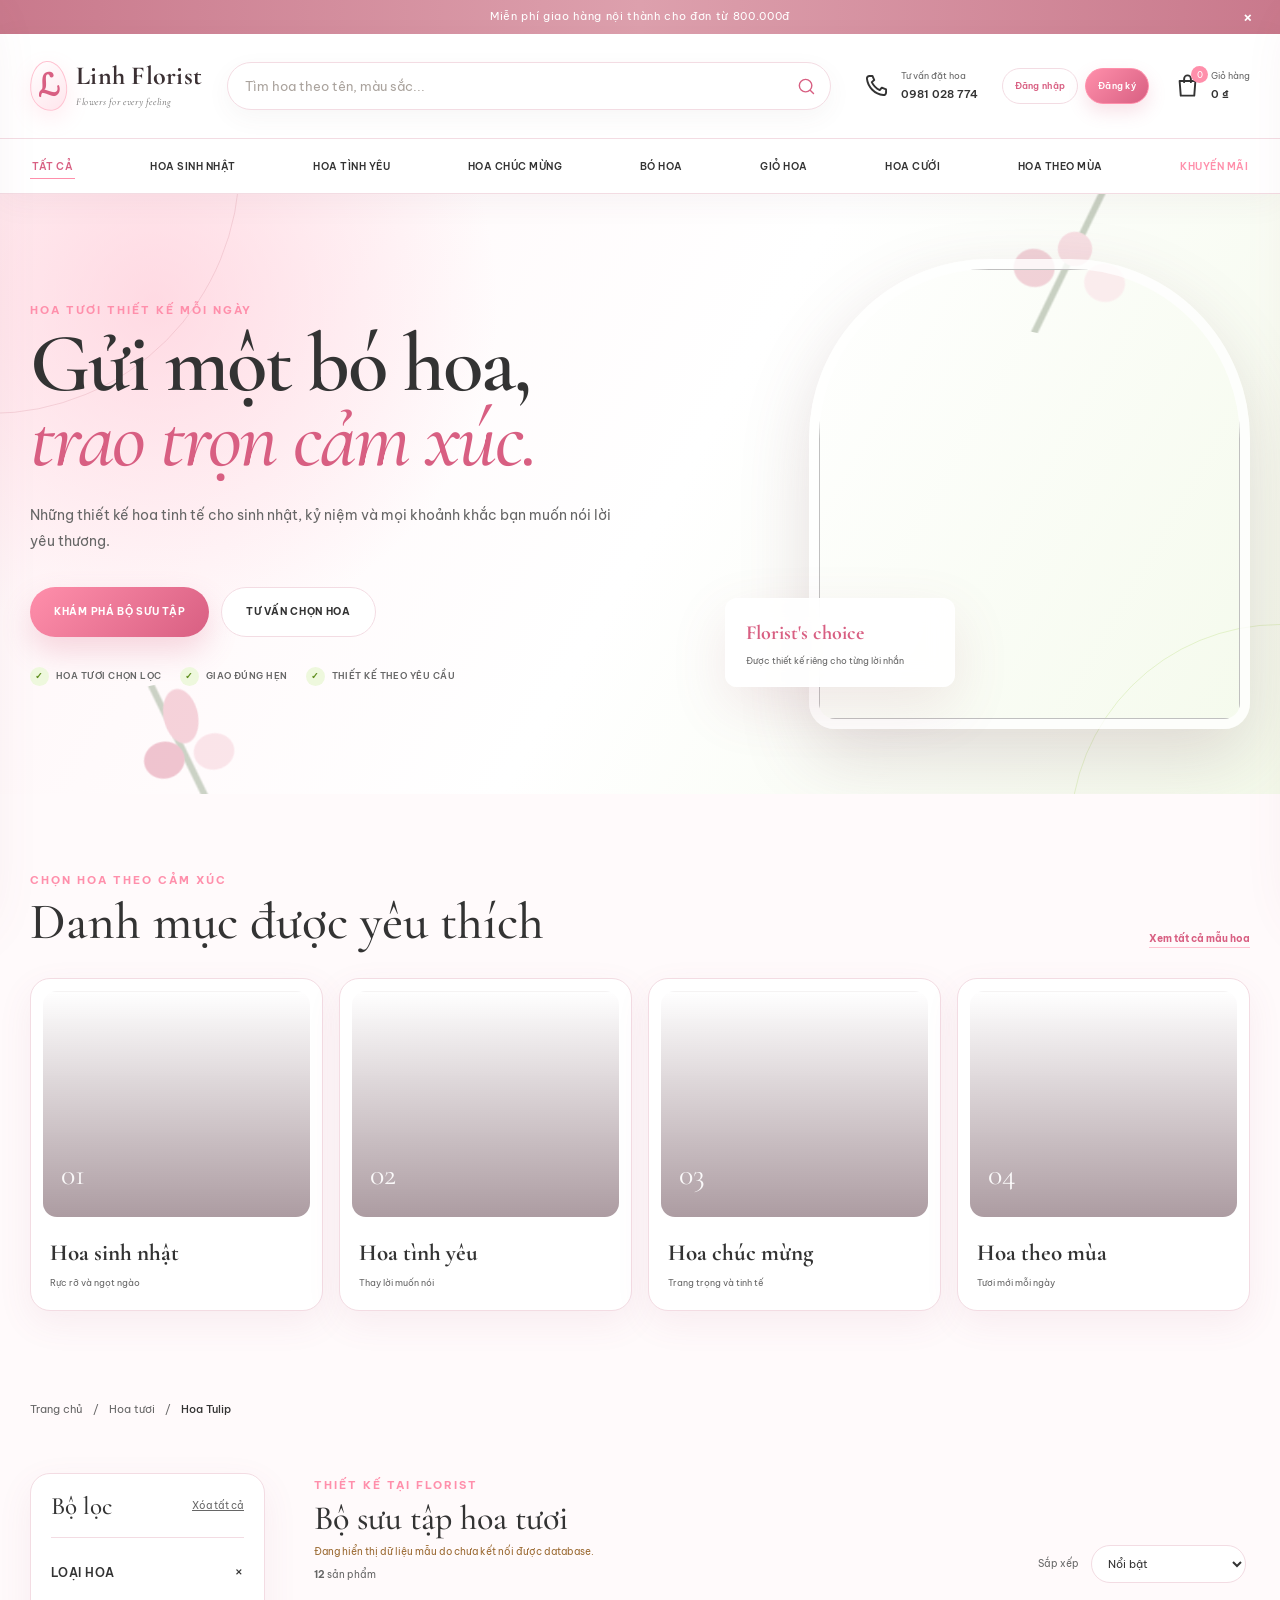
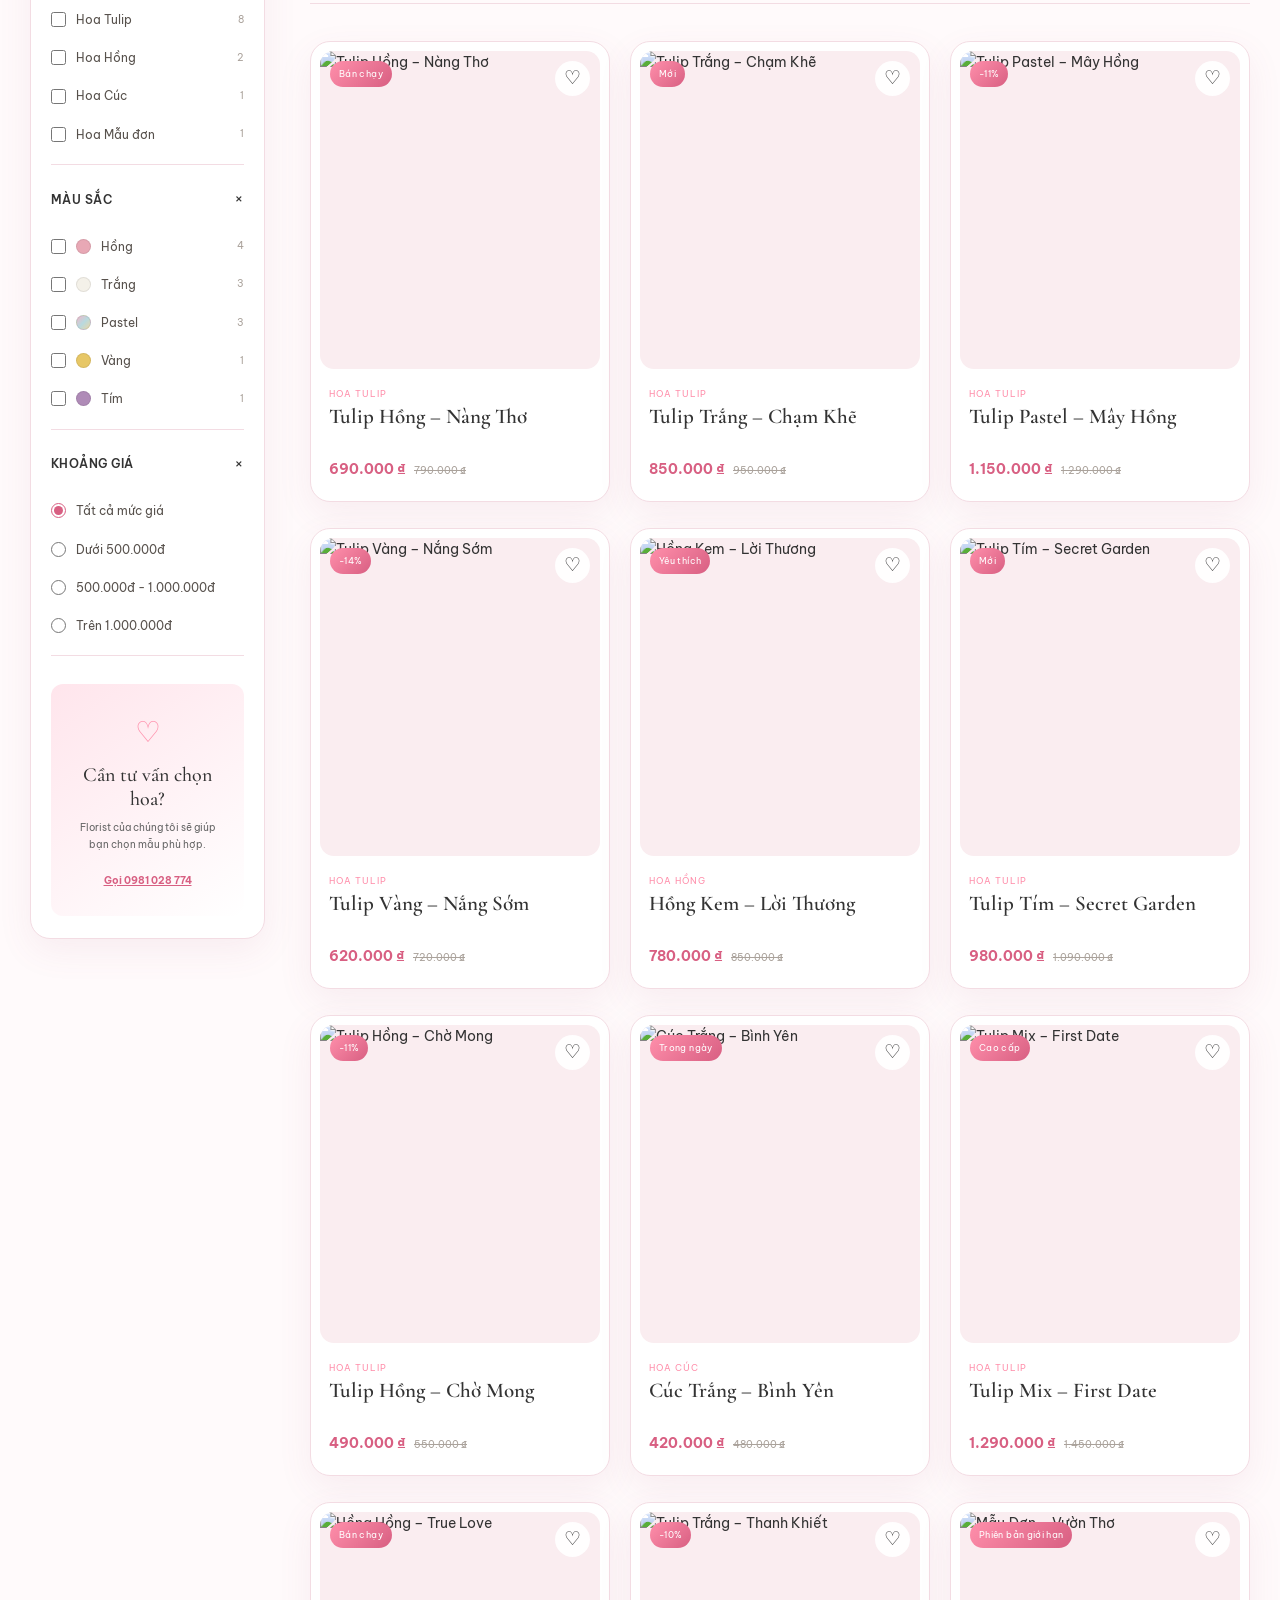
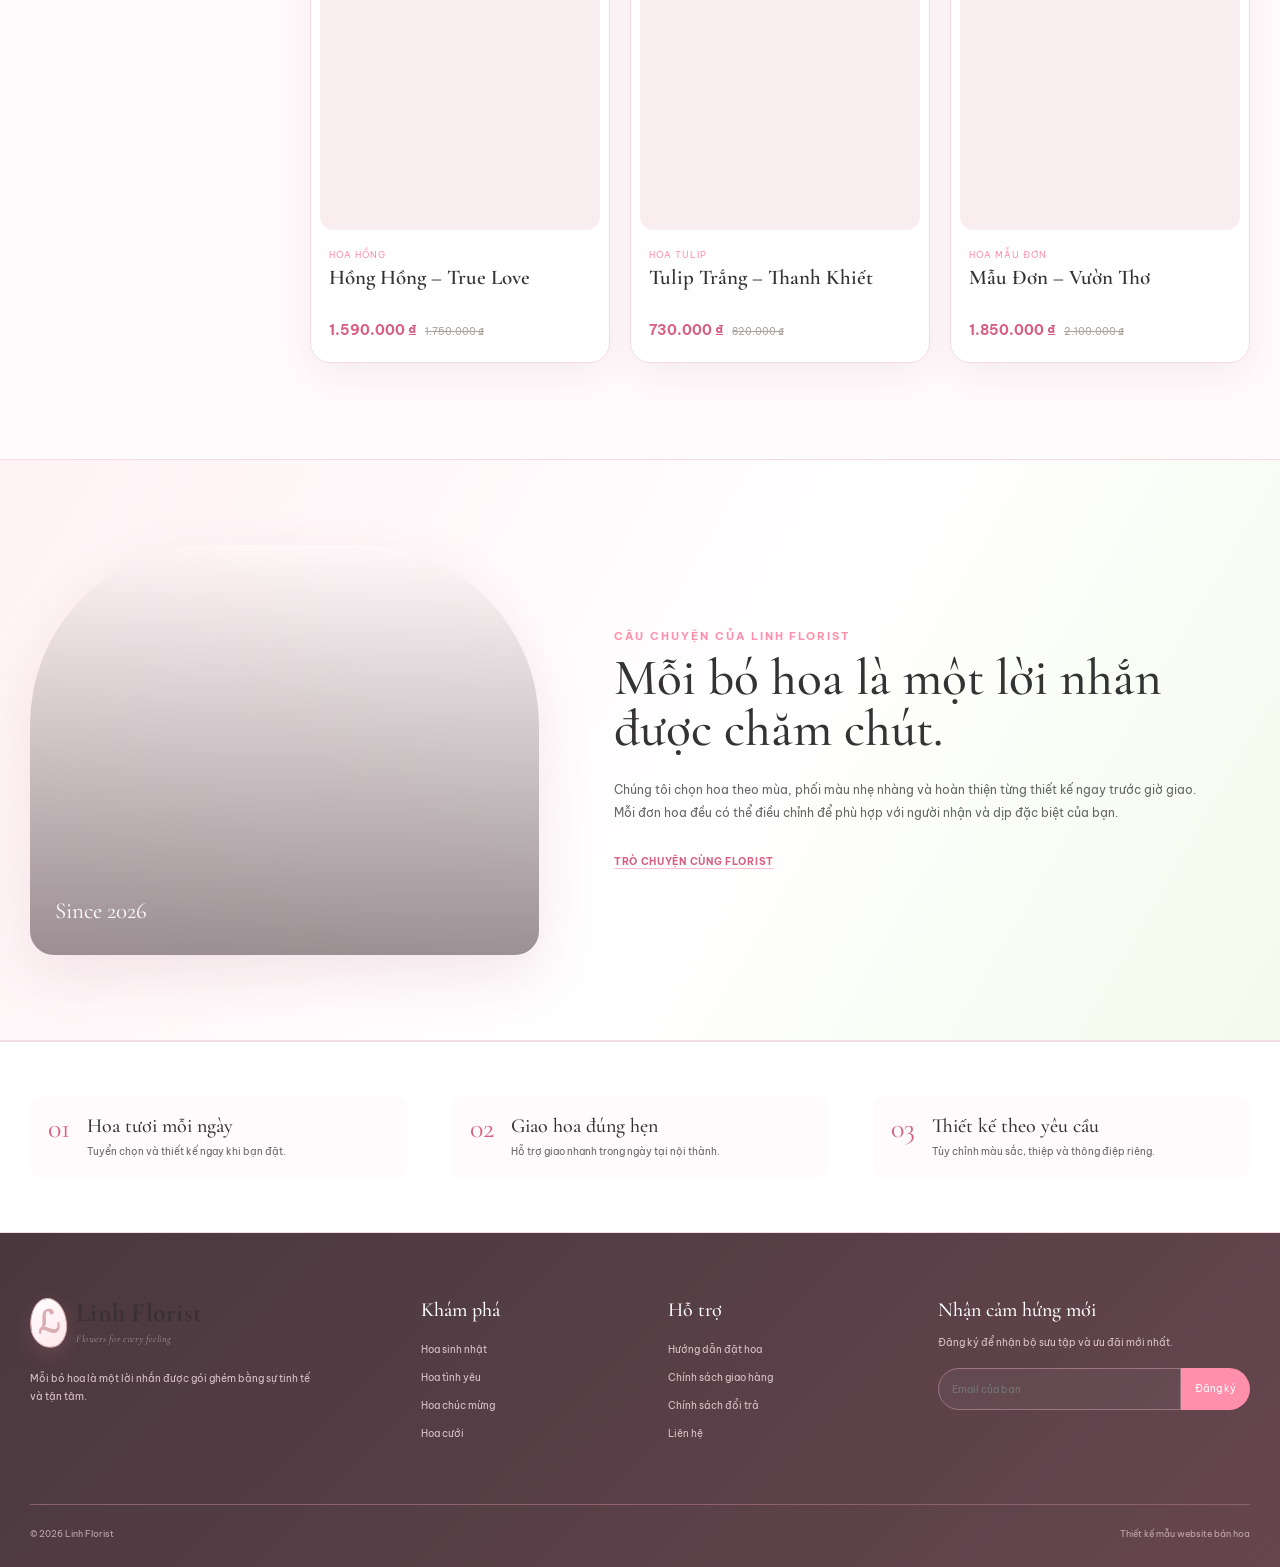
==== commit 2aa606fa: "update" ====
--- a/index.html
+++ b/index.html
@@ -14,6 +14,7 @@
       href="https://fonts.googleapis.com/css2?family=Be+Vietnam+Pro:wght@300;400;500;600;700&family=Cormorant+Garamond:wght@500;600;700&display=swap"
       rel="stylesheet"
     />
+    <link href="https://cdn.jsdelivr.net/npm/bootstrap@5.3.3/dist/css/bootstrap.min.css" rel="stylesheet" />
     <link rel="stylesheet" href="styles.css" />
   </head>
   <body>
@@ -257,6 +258,7 @@
     </nav>
 
     <div class="toast" role="status" aria-live="polite" data-toast></div>
+    <script src="https://cdn.jsdelivr.net/npm/bootstrap@5.3.3/dist/js/bootstrap.bundle.min.js"></script>
     <script src="catalog.js?v=20260613-menu"></script>
     <script src="script.js?v=20260613-menu"></script>
   </body>
